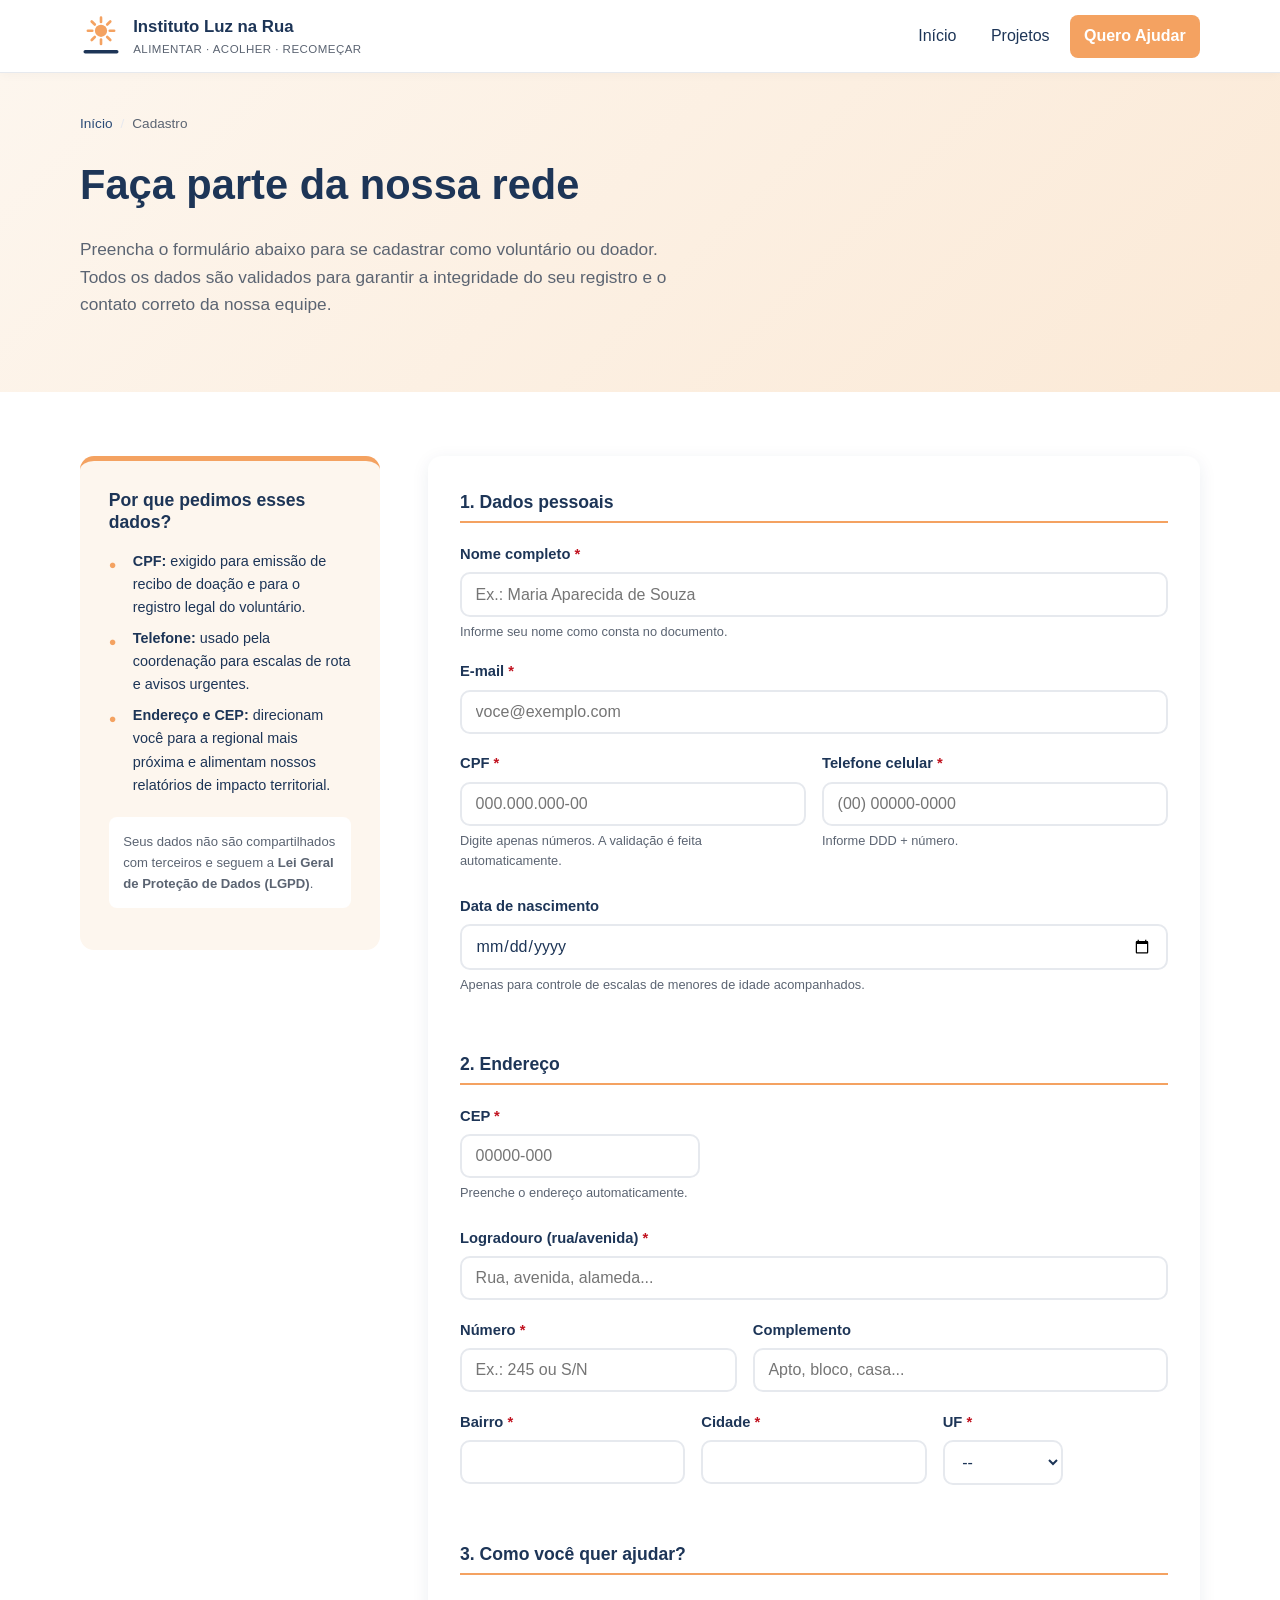
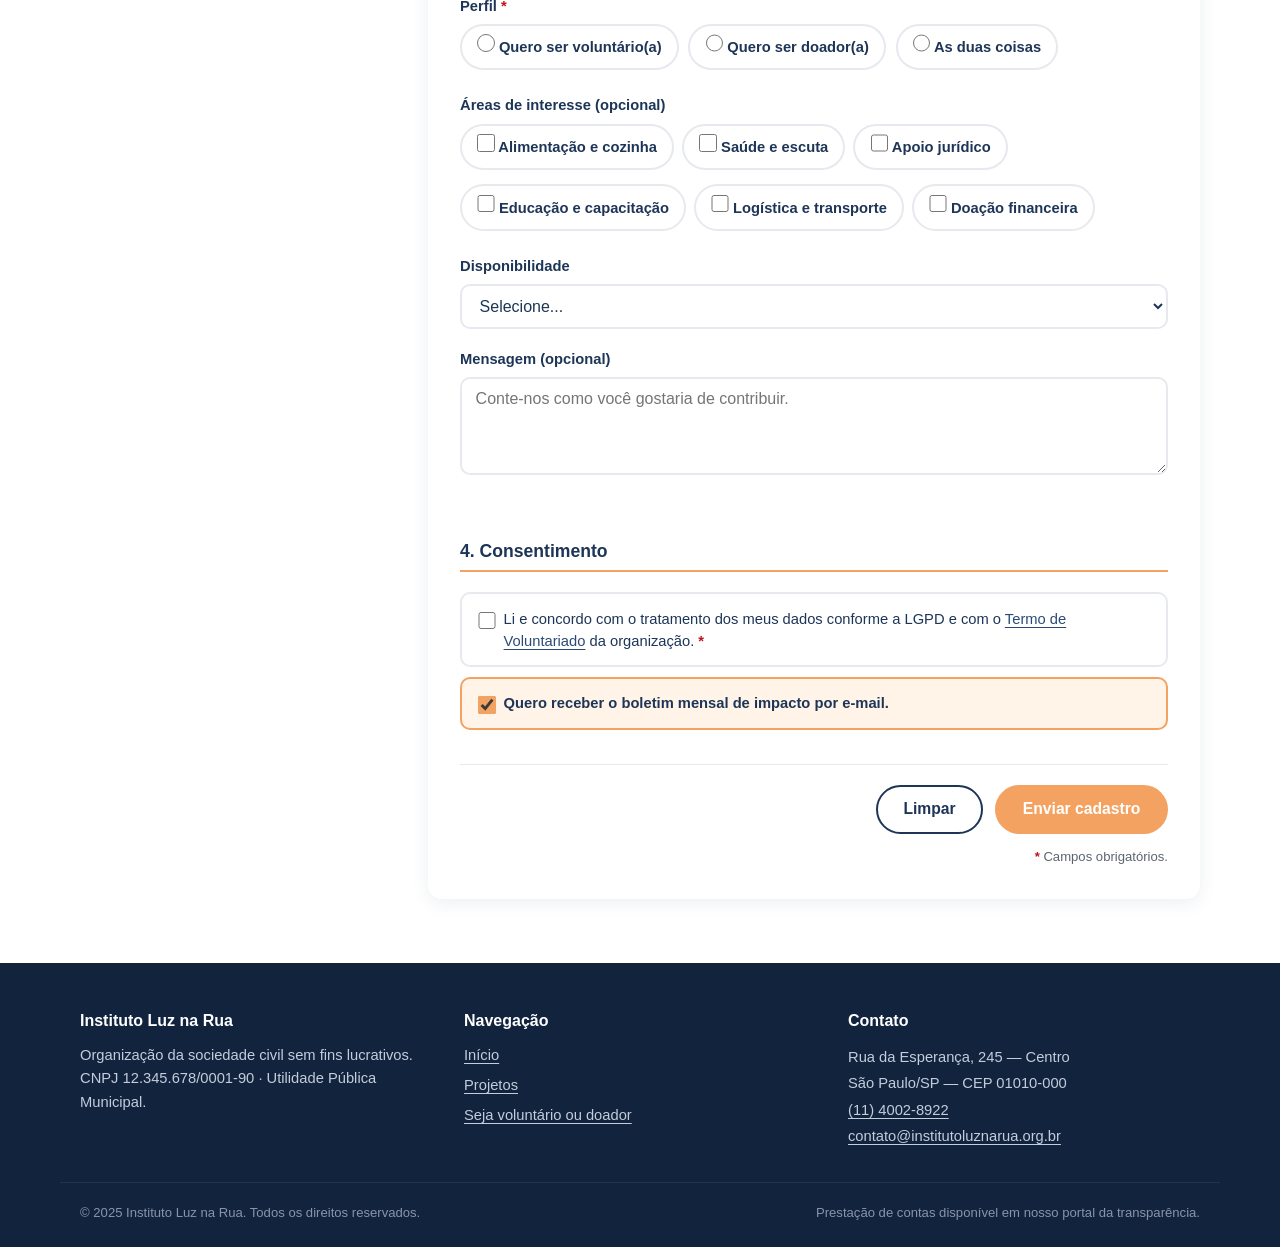
==== cadastro.html @ 0a5a3727 "Adicionando primeira versão para testes Criação de primeira versão do site da ONG para testes de vis" ====
<!DOCTYPE html>
<html lang="pt-BR">
<head>
  <meta charset="UTF-8">
  <meta name="viewport" content="width=device-width, initial-scale=1.0">

  <title>Cadastro de Voluntários e Doadores | Instituto Luz na Rua</title>
  <meta name="description" content="Cadastre-se como voluntário ou doador do Instituto Luz na Rua. Formulário com validação de CPF, telefone e CEP para garantir a integridade do seu registro.">
  <meta name="robots" content="index, follow">
  <link rel="canonical" href="https://www.institutoluznarua.org.br/cadastro.html">

  <link rel="icon" href="data:image/svg+xml,<svg xmlns='http://www.w3.org/2000/svg' viewBox='0 0 48 48'><circle cx='24' cy='20' r='10' fill='%23f4a261'/><path d='M6 42h36' stroke='%231d3557' stroke-width='4' stroke-linecap='round'/></svg>">
  <link rel="stylesheet" href="css/estilo.css">
</head>

<body>

  <a class="pular-navegacao" href="#conteudo-principal">Pular para o conteúdo principal</a>

  <header class="cabecalho">
    <div class="container cabecalho__interno">

      <a href="index.html" class="logo" aria-label="Instituto Luz na Rua — página inicial">
        <svg class="logo__icone" viewBox="0 0 48 48" width="42" height="42" aria-hidden="true" focusable="false">
          <circle cx="24" cy="18" r="7" fill="#f4a261"></circle>
          <g stroke="#f4a261" stroke-width="3" stroke-linecap="round">
            <path d="M24 3v5"></path><path d="M24 28v5"></path>
            <path d="M9 18h5"></path><path d="M34 18h5"></path>
            <path d="M13.4 7.4l3.5 3.5"></path><path d="M31.1 25.1l3.5 3.5"></path>
            <path d="M34.6 7.4l-3.5 3.5"></path><path d="M16.9 25.1l-3.5 3.5"></path>
          </g>
          <path d="M6 42h36" stroke="#1d3557" stroke-width="4" stroke-linecap="round"></path>
        </svg>
        <span class="logo__texto">
          <strong>Instituto Luz na Rua</strong>
          <small>Alimentar · Acolher · Recomeçar</small>
        </span>
      </a>

      <nav class="navegacao" aria-label="Navegação principal">
        <ul class="navegacao__lista">
          <li><a href="index.html">Início</a></li>
          <li><a href="projetos.html">Projetos</a></li>
          <li><a href="cadastro.html" class="navegacao__destaque" aria-current="page">Quero Ajudar</a></li>
        </ul>
      </nav>

    </div>
  </header>

  <main id="conteudo-principal">

    <section class="pagina-topo" aria-labelledby="titulo-pagina">
      <div class="container">
        <nav aria-label="Trilha de navegação" class="trilha">
          <ol>
            <li><a href="index.html">Início</a></li>
            <li aria-current="page">Cadastro</li>
          </ol>
        </nav>

        <h1 id="titulo-pagina">Faça parte da nossa rede</h1>
        <p class="pagina-topo__descricao">
          Preencha o formulário abaixo para se cadastrar como voluntário ou doador.
          Todos os dados são validados para garantir a integridade do seu registro
          e o contato correto da nossa equipe.
        </p>
      </div>
    </section>

    <section class="secao" aria-labelledby="titulo-formulario">
      <div class="container container--formulario">

        <!-- Resumo lateral -->
        <aside class="formulario__lateral" aria-labelledby="titulo-lateral">
          <h2 id="titulo-lateral">Por que pedimos esses dados?</h2>

          <ul class="lista-marcada">
            <li><strong>CPF:</strong> exigido para emissão de recibo de doação e para o
                registro legal do voluntário.</li>
            <li><strong>Telefone:</strong> usado pela coordenação para escalas de rota e
                avisos urgentes.</li>
            <li><strong>Endereço e CEP:</strong> direcionam você para a regional mais próxima
                e alimentam nossos relatórios de impacto territorial.</li>
          </ul>

          <p class="aviso-privacidade">
            Seus dados não são compartilhados com terceiros e seguem a
            <strong>Lei Geral de Proteção de Dados (LGPD)</strong>.
          </p>
        </aside>

        <!-- Formulário -->
        <div class="formulario__principal">
          <h2 id="titulo-formulario" class="sr-only">Formulário de cadastro</h2>

          <form id="form-cadastro" action="#" method="post" autocomplete="on">

            <!-- DADOS PESSOAIS -->
            <fieldset>
              <legend>1. Dados pessoais</legend>

              <div class="campo">
                <label for="nome">Nome completo <span class="obrigatorio" aria-hidden="true">*</span></label>
                <input
                  type="text"
                  id="nome"
                  name="nome"
                  required
                  minlength="3"
                  maxlength="80"
                  autocomplete="name"
                  placeholder="Ex.: Maria Aparecida de Souza"
                  aria-describedby="ajuda-nome">
                <small id="ajuda-nome" class="ajuda">Informe seu nome como consta no documento.</small>
              </div>

              <div class="campo">
                <label for="email">E-mail <span class="obrigatorio" aria-hidden="true">*</span></label>
                <input
                  type="email"
                  id="email"
                  name="email"
                  required
                  autocomplete="email"
                  placeholder="voce@exemplo.com">
              </div>

              <div class="campo-grupo">
                <div class="campo">
                  <label for="cpf">CPF <span class="obrigatorio" aria-hidden="true">*</span></label>
                  <input
                    type="text"
                    id="cpf"
                    name="cpf"
                    required
                    inputmode="numeric"
                    maxlength="14"
                    placeholder="000.000.000-00"
                    aria-describedby="erro-cpf ajuda-cpf">
                  <small id="ajuda-cpf" class="ajuda">Digite apenas números. A validação é feita automaticamente.</small>
                  <small id="erro-cpf" class="erro" role="alert" hidden></small>
                </div>

                <div class="campo">
                  <label for="telefone">Telefone celular <span class="obrigatorio" aria-hidden="true">*</span></label>
                  <input
                    type="tel"
                    id="telefone"
                    name="telefone"
                    required
                    inputmode="tel"
                    maxlength="15"
                    placeholder="(00) 00000-0000"
                    aria-describedby="erro-telefone ajuda-telefone">
                  <small id="ajuda-telefone" class="ajuda">Informe DDD + número.</small>
                  <small id="erro-telefone" class="erro" role="alert" hidden></small>
                </div>
              </div>

              <div class="campo">
                <label for="nascimento">Data de nascimento</label>
                <input
                  type="date"
                  id="nascimento"
                  name="nascimento"
                  max="2010-12-31"
                  autocomplete="bday">
                <small class="ajuda">Apenas para controle de escalas de menores de idade acompanhados.</small>
              </div>
            </fieldset>

            <!-- ENDEREÇO -->
            <fieldset>
              <legend>2. Endereço</legend>

              <div class="campo-grupo campo-grupo--cep">
                <div class="campo">
                  <label for="cep">CEP <span class="obrigatorio" aria-hidden="true">*</span></label>
                  <input
                    type="text"
                    id="cep"
                    name="cep"
                    required
                    inputmode="numeric"
                    maxlength="9"
                    placeholder="00000-000"
                    autocomplete="postal-code"
                    aria-describedby="erro-cep status-cep">
                  <small id="status-cep" class="ajuda">Preenche o endereço automaticamente.</small>
                  <small id="erro-cep" class="erro" role="alert" hidden></small>
                </div>
              </div>

              <div class="campo">
                <label for="logradouro">Logradouro (rua/avenida) <span class="obrigatorio" aria-hidden="true">*</span></label>
                <input
                  type="text"
                  id="logradouro"
                  name="logradouro"
                  required
                  maxlength="120"
                  autocomplete="address-line1"
                  placeholder="Rua, avenida, alameda...">
              </div>

              <div class="campo-grupo campo-grupo--numero">
                <div class="campo">
                  <label for="numero">Número <span class="obrigatorio" aria-hidden="true">*</span></label>
                  <input
                    type="text"
                    id="numero"
                    name="numero"
                    required
                    maxlength="10"
                    placeholder="Ex.: 245 ou S/N">
                </div>

                <div class="campo">
                  <label for="complemento">Complemento</label>
                  <input
                    type="text"
                    id="complemento"
                    name="complemento"
                    maxlength="60"
                    placeholder="Apto, bloco, casa...">
                </div>
              </div>

              <div class="campo-grupo">
                <div class="campo">
                  <label for="bairro">Bairro <span class="obrigatorio" aria-hidden="true">*</span></label>
                  <input
                    type="text"
                    id="bairro"
                    name="bairro"
                    required
                    maxlength="80"
                    autocomplete="address-line2">
                </div>

                <div class="campo">
                  <label for="cidade">Cidade <span class="obrigatorio" aria-hidden="true">*</span></label>
                  <input
                    type="text"
                    id="cidade"
                    name="cidade"
                    required
                    maxlength="80"
                    autocomplete="address-level2">
                </div>

                <div class="campo campo--uf">
                  <label for="uf">UF <span class="obrigatorio" aria-hidden="true">*</span></label>
                  <select id="uf" name="uf" required autocomplete="address-level1">
                    <option value="">--</option>
                    <option value="AC">AC</option><option value="AL">AL</option>
                    <option value="AP">AP</option><option value="AM">AM</option>
                    <option value="BA">BA</option><option value="CE">CE</option>
                    <option value="DF">DF</option><option value="ES">ES</option>
                    <option value="GO">GO</option><option value="MA">MA</option>
                    <option value="MT">MT</option><option value="MS">MS</option>
                    <option value="MG">MG</option><option value="PA">PA</option>
                    <option value="PB">PB</option><option value="PR">PR</option>
                    <option value="PE">PE</option><option value="PI">PI</option>
                    <option value="RJ">RJ</option><option value="RN">RN</option>
                    <option value="RS">RS</option><option value="RO">RO</option>
                    <option value="RR">RR</option><option value="SC">SC</option>
                    <option value="SP">SP</option><option value="SE">SE</option>
                    <option value="TO">TO</option>
                  </select>
                </div>
              </div>
            </fieldset>

            <!-- PERFIL DE ENGAJAMENTO -->
            <fieldset>
              <legend>3. Como você quer ajudar?</legend>

              <div class="campo">
                <span class="rotulo-grupo" id="rotulo-perfil">Perfil <span class="obrigatorio" aria-hidden="true">*</span></span>
                <div class="opcoes" role="radiogroup" aria-labelledby="rotulo-perfil">
                  <label class="opcao">
                    <input type="radio" name="perfil" value="voluntario" required>
                    <span>Quero ser voluntário(a)</span>
                  </label>
                  <label class="opcao">
                    <input type="radio" name="perfil" value="doador">
                    <span>Quero ser doador(a)</span>
                  </label>
                  <label class="opcao">
                    <input type="radio" name="perfil" value="ambos">
                    <span>As duas coisas</span>
                  </label>
                </div>
              </div>

              <div class="campo">
                <span class="rotulo-grupo">Áreas de interesse (opcional)</span>
                <div class="opcoes opcoes--checks">
                  <label class="opcao"><input type="checkbox" name="area" value="alimentacao"> <span>Alimentação e cozinha</span></label>
                  <label class="opcao"><input type="checkbox" name="area" value="saude"> <span>Saúde e escuta</span></label>
                  <label class="opcao"><input type="checkbox" name="area" value="juridico"> <span>Apoio jurídico</span></label>
                  <label class="opcao"><input type="checkbox" name="area" value="educacao"> <span>Educação e capacitação</span></label>
                  <label class="opcao"><input type="checkbox" name="area" value="logistica"> <span>Logística e transporte</span></label>
                  <label class="opcao"><input type="checkbox" name="area" value="doacao"> <span>Doação financeira</span></label>
                </div>
              </div>

              <div class="campo">
                <label for="disponibilidade">Disponibilidade</label>
                <select id="disponibilidade" name="disponibilidade">
                  <option value="">Selecione...</option>
                  <option value="noite">Noites (rota de distribuição)</option>
                  <option value="manha">Manhãs (cozinha e mutirões)</option>
                  <option value="tarde">Tardes (oficinas e cursos)</option>
                  <option value="fds">Fins de semana</option>
                  <option value="remoto">Remoto (apoio administrativo)</option>
                </select>
              </div>

              <div class="campo">
                <label for="mensagem">Mensagem (opcional)</label>
                <textarea
                  id="mensagem"
                  name="mensagem"
                  rows="4"
                  maxlength="500"
                  placeholder="Conte-nos como você gostaria de contribuir."></textarea>
              </div>
            </fieldset>

            <!-- CONSENTIMENTO -->
            <fieldset>
              <legend>4. Consentimento</legend>

              <label class="opcao opcao--termo">
                <input type="checkbox" id="aceite" name="aceite" required>
                <span>
                  Li e concordo com o tratamento dos meus dados conforme a LGPD
                  e com o <a href="#">Termo de Voluntariado</a> da organização.
                  <span class="obrigatorio" aria-hidden="true">*</span>
                </span>
              </label>

              <label class="opcao opcao--termo">
                <input type="checkbox" id="newsletter" name="newsletter" checked>
                <span>Quero receber o boletim mensal de impacto por e-mail.</span>
              </label>
            </fieldset>

            <!-- AÇÕES -->
            <div class="formulario__acoes">
              <button type="reset" class="botao botao--contorno">Limpar</button>
              <button type="submit" class="botao botao--primario">Enviar cadastro</button>
            </div>

            <p class="formulario__legenda">
              <span class="obrigatorio" aria-hidden="true">*</span> Campos obrigatórios.
            </p>
          </form>

          <!-- Mensagem de sucesso (oculta até o envio válido) -->
          <div id="mensagem-sucesso" class="mensagem-sucesso" role="status" hidden>
            <h2>Cadastro enviado com sucesso! 🎉</h2>
            <p>
              Recebemos seus dados. Nossa equipe entrará em contato em até 2 dias úteis
              pelo telefone ou e-mail informado.
            </p>
            <p><a href="projetos.html" class="link-seta">Conheça nossos projetos enquanto isso</a></p>
          </div>
        </div>

      </div>
    </section>

  </main>

  <footer class="rodape">
    <div class="container rodape__grade">

      <section class="rodape__coluna" aria-labelledby="rodape-instituto3">
        <h2 id="rodape-instituto3" class="rodape__titulo">Instituto Luz na Rua</h2>
        <p>
          Organização da sociedade civil sem fins lucrativos.<br>
          CNPJ 12.345.678/0001-90 · Utilidade Pública Municipal.
        </p>
      </section>

      <nav class="rodape__coluna" aria-labelledby="rodape-navegacao3">
        <h2 id="rodape-navegacao3" class="rodape__titulo">Navegação</h2>
        <ul class="rodape__lista">
          <li><a href="index.html">Início</a></li>
          <li><a href="projetos.html">Projetos</a></li>
          <li><a href="cadastro.html">Seja voluntário ou doador</a></li>
        </ul>
      </nav>

      <section class="rodape__coluna" aria-labelledby="rodape-contato3">
        <h2 id="rodape-contato3" class="rodape__titulo">Contato</h2>
        <address class="rodape__endereco">
          Rua da Esperança, 245 — Centro<br>
          São Paulo/SP — CEP 01010-000<br>
          <a href="tel:+551140028922">(11) 4002-8922</a><br>
          <a href="mailto:contato@institutoluznarua.org.br">contato@institutoluznarua.org.br</a>
        </address>
      </section>

    </div>

    <div class="container rodape__base">
      <p>&copy; 2025 Instituto Luz na Rua. Todos os direitos reservados.</p>
      <p>Prestação de contas disponível em nosso portal da transparência.</p>
    </div>
  </footer>

  <script src="js/script.js"></script>
</body>
</html>
---- css/estilo.css ----
/* ============================================================
   INSTITUTO LUZ NA RUA — Folha de estilos principal
   ============================================================ */

:root {
  --azul: #1d3557;
  --azul-claro: #2a4a76;
  --laranja: #f4a261;
  --laranja-escuro: #e07a3f;
  --bege: #fdf6ee;
  --branco: #ffffff;
  --cinza: #5b6472;
  --cinza-claro: #e6e9ee;
  --verde: #2a9d8f;
  --verde-claro: #e6f4f1;
  --vermelho: #c1121f;
  --sombra: 0 4px 18px rgba(29, 53, 87, 0.08);
  --raio: 14px;
  --max: 1160px;
}

/* ---------- Reset básico ---------- */
*, *::before, *::after { box-sizing: border-box; }

html { scroll-behavior: smooth; }

body {
  margin: 0;
  font-family: 'Segoe UI', Roboto, 'Helvetica Neue', Arial, sans-serif;
  font-size: 1rem;
  line-height: 1.6;
  color: var(--azul);
  background-color: var(--branco);
  -webkit-font-smoothing: antialiased;
}

img, svg { max-width: 100%; display: block; }

h1, h2, h3 { line-height: 1.25; margin: 0 0 .6em; color: var(--azul); }
h1 { font-size: clamp(1.75rem, 3.5vw, 2.6rem); }
h2 { font-size: clamp(1.4rem, 2.6vw, 2rem); }
h3 { font-size: 1.15rem; }
p  { margin: 0 0 1em; }

a { color: var(--azul-claro); text-decoration: underline; text-underline-offset: 3px; }
a:hover { color: var(--laranja-escuro); }

ul, ol { padding-left: 1.2rem; }

/* ---------- Acessibilidade ---------- */
.sr-only {
  position: absolute; width: 1px; height: 1px;
  padding: 0; margin: -1px; overflow: hidden;
  clip: rect(0,0,0,0); white-space: nowrap; border: 0;
}

.pular-navegacao {
  position: absolute; top: -100px; left: 0;
  background: var(--azul); color: var(--branco);
  padding: .8rem 1.2rem; z-index: 999; text-decoration: none;
  border-radius: 0 0 var(--raio) 0;
}
.pular-navegacao:focus { top: 0; color: var(--branco); }

:focus-visible {
  outline: 3px solid var(--laranja);
  outline-offset: 2px;
  border-radius: 4px;
}

/* ---------- Layout ---------- */
.container {
  width: 100%;
  max-width: var(--max);
  margin-inline: auto;
  padding-inline: 1.25rem;
}

.secao { padding: 4rem 0; }
.secao--alt { background: var(--bege); }

.secao__cabecalho { max-width: 720px; margin: 0 auto 2.5rem; text-align: center; }
.secao__subtitulo { color: var(--cinza); font-size: 1.05rem; }

.secao__grade {
  display: grid;
  grid-template-columns: 2fr 1fr;
  gap: 3rem;
  align-items: start;
}

/* ---------- Cabeçalho ---------- */
.cabecalho {
  background: var(--branco);
  border-bottom: 1px solid var(--cinza-claro);
  position: sticky; top: 0; z-index: 100;
  box-shadow: 0 2px 10px rgba(0,0,0,.03);
}
.cabecalho__interno {
  display: flex; align-items: center; justify-content: space-between;
  gap: 1.5rem; padding-block: .85rem;
}

.logo { display: flex; align-items: center; gap: .7rem; text-decoration: none; }
.logo__texto strong { display: block; font-size: 1.05rem; color: var(--azul); }
.logo__texto small { display: block; font-size: .72rem; color: var(--cinza); letter-spacing: .04em; text-transform: uppercase; }

.navegacao__lista {
  display: flex; gap: .35rem; list-style: none; margin: 0; padding: 0;
}
.navegacao__lista a {
  display: inline-block; padding: .55rem .9rem;
  text-decoration: none; color: var(--azul);
  border-radius: 8px; font-weight: 500;
  transition: background .15s, color .15s;
}
.navegacao__lista a:hover { background: var(--bege); color: var(--laranja-escuro); }
.navegacao__lista a[aria-current="page"] { background: var(--bege); font-weight: 700; }
.navegacao__destaque {
  background: var(--laranja) !important;
  color: var(--branco) !important;
  font-weight: 700 !important;
}
.navegacao__destaque:hover { background: var(--laranja-escuro) !important; }

/* ---------- Botões ---------- */
.botao {
  display: inline-block; padding: .85rem 1.6rem;
  border-radius: 50px; font-weight: 700;
  text-decoration: none; border: 2px solid transparent;
  cursor: pointer; font-size: .98rem; font-family: inherit;
  transition: transform .12s, background .15s, color .15s, border-color .15s;
  text-align: center;
}
.botao:hover { transform: translateY(-2px); }

.botao--primario { background: var(--laranja); color: var(--branco); }
.botao--primario:hover { background: var(--laranja-escuro); color: var(--branco); }

.botao--contorno { background: transparent; color: var(--azul); border-color: var(--azul); }
.botao--contorno:hover { background: var(--azul); color: var(--branco); }

.botao--claro { background: var(--branco); color: var(--azul); }
.botao--claro:hover { background: var(--bege); color: var(--azul); }

/* ---------- Hero ---------- */
.hero {
  background: linear-gradient(135deg, var(--bege) 0%, #fbe9d6 100%);
  padding: 4rem 0;
}
.hero__interno {
  display: grid; grid-template-columns: 1.15fr .85fr;
  gap: 3rem; align-items: center;
}
.etiqueta {
  display: inline-block; font-size: .78rem; font-weight: 700;
  text-transform: uppercase; letter-spacing: .1em;
  color: var(--laranja-escuro); margin-bottom: 1rem;
}
.hero__descricao { font-size: 1.1rem; color: var(--cinza); max-width: 55ch; }
.hero__acoes { display: flex; flex-wrap: wrap; gap: .8rem; margin: 1.75rem 0 2.5rem; }

.hero__indicadores {
  display: grid; grid-template-columns: repeat(3, 1fr);
  gap: 1rem; margin: 0;
}
.hero__indicadores > div {
  border-left: 3px solid var(--laranja);
  padding-left: .9rem;
}
.hero__indicadores dt { font-size: .8rem; color: var(--cinza); }
.hero__indicadores dd {
  margin: .15rem 0 0; font-size: 1.5rem; font-weight: 800;
  color: var(--azul);
}

.hero__figura { margin: 0; }
.hero__ilustracao {
  background: var(--branco);
  border-radius: var(--raio);
  box-shadow: var(--sombra);
  aspect-ratio: 4/3;
  display: flex; align-items: center; justify-content: center;
  flex-wrap: wrap; gap: 1rem; padding: 2rem;
  font-size: 3.2rem;
}
.hero__figura figcaption {
  font-size: .85rem; color: var(--cinza); text-align: center;
  margin-top: .75rem; font-style: italic;
}

/* ---------- Cartões ---------- */
.grade-cartoes {
  display: grid; grid-template-columns: repeat(3, 1fr); gap: 1.5rem;
}
.grade-cartoes--tres { grid-template-columns: repeat(3, 1fr); }

.cartao {
  background: var(--branco);
  border-radius: var(--raio);
  padding: 1.8rem;
  box-shadow: var(--sombra);
  display: flex; flex-direction: column;
  transition: transform .15s;
}
.cartao:hover { transform: translateY(-4px); }
.cartao__icone { font-size: 2rem; margin-bottom: .6rem; }
.cartao__lista { list-style: none; padding: 0; margin: 0 0 1.25rem; }
.cartao__lista li {
  padding-left: 1.3rem; position: relative;
  font-size: .92rem; color: var(--cinza); margin-bottom: .3rem;
}
.cartao__lista li::before {
  content: "✓"; position: absolute; left: 0;
  color: var(--verde); font-weight: 700;
}
.cartao .link-seta { margin-top: auto; }

.cartao--acao { text-align: center; align-items: center; }
.cartao--acao .botao { margin-top: auto; }

.cartao--numero {
  background: var(--branco); text-align: center;
  padding: 2rem 1.2rem;
}
.cartao__numero {
  display: block; font-size: 2.2rem; font-weight: 800;
  color: var(--laranja-escuro); line-height: 1;
}
.cartao--numero p { margin: .5rem 0 0; color: var(--cinza); font-size: .95rem; }

.link-seta {
  font-weight: 700; text-decoration: none; color: var(--azul-claro);
  display: inline-flex; align-items: center; gap: .35rem;
}
.link-seta::after { content: "→"; transition: transform .15s; }
.link-seta:hover::after { transform: translateX(4px); }

/* ---------- Texto corrido / citação ---------- */
.texto-corrido p { color: #35405a; }

.citacao {
  border-left: 4px solid var(--laranja);
  padding: .4rem 0 .4rem 1.2rem;
  margin: 2rem 0;
  font-style: italic; color: var(--azul-claro);
}
.citacao footer { font-size: .9rem; font-style: normal; color: var(--cinza); margin-top: .5rem; }

.cartao-lateral {
  background: var(--bege);
  border-radius: var(--raio);
  padding: 1.8rem;
  border-top: 5px solid var(--laranja);
}
.cartao-lateral h3:not(:first-child) { margin-top: 1.6rem; }

.lista-marcada { list-style: none; padding: 0; }
.lista-marcada li {
  padding-left: 1.5rem; position: relative; margin-bottom: .5rem;
}
.lista-marcada li::before {
  content: "●"; position: absolute; left: 0;
  color: var(--laranja); font-size: .8rem; top: .3rem;
}

.lista-numerada li { margin-bottom: .5rem; }

/* ---------- Chamada final ---------- */
.chamada-final {
  background: var(--azul); color: var(--branco);
  padding: 3.5rem 0; text-align: center;
}
.chamada-final h2 { color: var(--branco); }
.chamada-final p { color: #cfd9e8; max-width: 55ch; margin-inline: auto; }
.chamada-final .botao { margin-top: 1rem; }

/* ---------- Rodapé ---------- */
.rodape {
  background: #12233d; color: #c3cddc;
  padding: 3rem 0 1.5rem; font-size: .92rem;
}
.rodape a { color: #c3cddc; }
.rodape a:hover { color: var(--laranja); }
.rodape__grade {
  display: grid; grid-template-columns: repeat(3, 1fr);
  gap: 2rem; margin-bottom: 2rem;
}
.rodape__titulo { color: var(--branco); font-size: 1rem; margin-bottom: .8rem; }
.rodape__lista { list-style: none; padding: 0; margin: 0; }
.rodape__lista li { margin-bottom: .4rem; }
.rodape__endereco { font-style: normal; line-height: 1.8; }
.rodape__base {
  border-top: 1px solid #22334f; padding-top: 1.2rem;
  display: flex; justify-content: space-between; flex-wrap: wrap;
  gap: .5rem; font-size: .82rem; color: #8795ab;
}
.rodape__base p { margin: 0; }

/* ============================================================
   PÁGINA DE PROJETOS
   ============================================================ */

.pagina-topo {
  background: linear-gradient(135deg, var(--bege), #fbe9d6);
  padding: 2.5rem 0 3.5rem;
}
.pagina-topo__descricao { max-width: 65ch; color: var(--cinza); font-size: 1.08rem; }

.trilha ol {
  list-style: none; padding: 0; margin: 0 0 1.5rem;
  display: flex; gap: .5rem; font-size: .85rem; color: var(--cinza);
}
.trilha li + li::before { content: "/"; margin-right: .5rem; color: var(--cinza-claro); }
.trilha a { text-decoration: none; }

.indice { background: var(--branco); border-bottom: 1px solid var(--cinza-claro); position: sticky; top: 68px; z-index: 50; }
.indice__interno {
  display: flex; align-items: center; gap: 1rem;
  padding-block: .85rem; flex-wrap: wrap;
}
.indice__rotulo { font-size: .8rem; text-transform: uppercase; letter-spacing: .08em; color: var(--cinza); }
.indice ul { list-style: none; padding: 0; margin: 0; display: flex; gap: .5rem; flex-wrap: wrap; }
.indice a {
  display: inline-block; padding: .35rem .85rem;
  background: var(--bege); border-radius: 50px;
  text-decoration: none; font-size: .9rem; color: var(--azul); font-weight: 600;
}
.indice a:hover { background: var(--laranja); color: var(--branco); }

.projeto { padding: 4rem 0; }
.projeto--alt { background: var(--bege); }

.projeto__grade {
  display: grid; grid-template-columns: 1fr 1.4fr;
  gap: 3rem; align-items: center;
}
.projeto__grade--invertido { grid-template-columns: 1.4fr 1fr; }

.projeto__midia { margin: 0; }
.projeto__ilustracao {
  border-radius: var(--raio); aspect-ratio: 4/3;
  display: flex; align-items: center; justify-content: center;
  font-size: 5rem; box-shadow: var(--sombra);
}
.projeto__ilustracao--laranja { background: linear-gradient(135deg, #ffe9d2, #fbd0a0); }
.projeto__ilustracao--verde   { background: linear-gradient(135deg, #d9f0eb, #a9dfd4); }
.projeto__ilustracao--azul    { background: linear-gradient(135deg, #d6e2f2, #a9c2e2); }

.projeto__legenda {
  font-size: .82rem; color: var(--cinza);
  margin-top: .75rem; font-style: italic; text-align: center;
}

.projeto__conteudo h2 { margin-bottom: .4em; }
.projeto__conteudo p { color: #35405a; }

.projeto__numeros {
  display: grid; grid-template-columns: repeat(3, 1fr);
  gap: 1rem; margin: 1.75rem 0 0;
  border-top: 1px solid var(--cinza-claro); padding-top: 1.25rem;
}
.projeto__numeros dt { font-size: .78rem; color: var(--cinza); text-transform: uppercase; letter-spacing: .04em; }
.projeto__numeros dd { margin: .2rem 0 0; font-size: 1.4rem; font-weight: 800; color: var(--laranja-escuro); }

.grade-cursos { display: flex; flex-wrap: wrap; gap: .5rem; margin: 1rem 0 1.5rem; }
.chip {
  background: var(--azul); color: var(--branco);
  padding: .35rem .9rem; border-radius: 50px; font-size: .85rem; font-weight: 600;
}

/* ============================================================
   PÁGINA DE CADASTRO — Formulário
   ============================================================ */

.container--formulario {
  display: grid;
  grid-template-columns: 300px 1fr;
  gap: 3rem;
  align-items: start;
}

.formulario__lateral {
  background: var(--bege);
  border-radius: var(--raio);
  padding: 1.8rem;
  border-top: 5px solid var(--laranja);
  position: sticky;
  top: 90px;
}
.formulario__lateral h2 { font-size: 1.1rem; }
.formulario__lateral .lista-marcada li { font-size: .9rem; }

.aviso-privacidade {
  font-size: .82rem; color: var(--cinza);
  background: var(--branco); padding: .9rem;
  border-radius: 8px; margin-top: 1.25rem;
}

.formulario__principal {
  background: var(--branco);
  border-radius: var(--raio);
  padding: 2rem;
  box-shadow: var(--sombra);
}

fieldset {
  border: 0;
  padding: 0;
  margin: 0 0 2.25rem;
}
fieldset:last-of-type { margin-bottom: 1.5rem; }

legend {
  font-size: 1.1rem;
  font-weight: 800;
  color: var(--azul);
  padding: 0 0 .3rem;
  margin-bottom: 1.25rem;
  border-bottom: 2px solid var(--laranja);
  display: block;
  width: 100%;
}

.campo { margin-bottom: 1.15rem; }
.campo-grupo {
  display: grid;
  grid-template-columns: repeat(auto-fit, minmax(180px, 1fr));
  gap: 1rem;
}
.campo-grupo--cep { grid-template-columns: 1fr; max-width: 240px; }
.campo-grupo--numero { grid-template-columns: 2fr 3fr; }
.campo--uf { max-width: 120px; }

.campo label,
.rotulo-grupo {
  display: block;
  font-weight: 600;
  font-size: .92rem;
  color: var(--azul);
  margin-bottom: .35rem;
}

.obrigatorio { color: var(--vermelho); font-weight: 700; }

.campo input,
.campo select,
.campo textarea {
  width: 100%;
  font-family: inherit;
  font-size: 1rem;
  color: var(--azul);
  padding: .7rem .85rem;
  border: 2px solid var(--cinza-claro);
  border-radius: 10px;
  background: var(--branco);
  transition: border-color .15s, box-shadow .15s;
}

.campo input:focus,
.campo select:focus,
.campo textarea:focus {
  outline: none;
  border-color: var(--laranja);
  box-shadow: 0 0 0 4px rgba(244, 162, 97, .18);
}

.campo textarea { resize: vertical; min-height: 90px; }

.ajuda {
  display: block;
  font-size: .8rem;
  color: var(--cinza);
  margin-top: .3rem;
}

.erro {
  display: block;
  font-size: .82rem;
  color: var(--vermelho);
  font-weight: 600;
  margin-top: .3rem;
}

/* Estados de validação nativa */
.campo input:user-invalid,
.campo select:user-invalid,
.campo textarea:user-invalid {
  border-color: var(--vermelho);
  background-color: #fff5f5;
}

.campo input:user-valid:not(:placeholder-shown) {
  border-color: var(--verde);
}

/* Radio / Checkbox customizados */
.opcoes { display: flex; flex-wrap: wrap; gap: .6rem; }
.opcoes--checks { gap: .5rem; }

.opcao {
  display: inline-flex;
  align-items: center;
  gap: .5rem;
  padding: .55rem .95rem;
  border: 2px solid var(--cinza-claro);
  border-radius: 50px;
  cursor: pointer;
  font-size: .92rem;
  font-weight: 500;
  transition: border-color .15s, background .15s;
  background: var(--branco);
}
.opcao:hover { border-color: var(--laranja); }
.opcao input { accent-color: var(--laranja); width: 1.1rem; height: 1.1rem; margin: 0; }
.opcao:has(input:checked) {
  border-color: var(--laranja);
  background: #fff4e7;
  font-weight: 700;
}

.opcao--termo {
  border-radius: 10px;
  width: 100%;
  padding: .85rem 1rem;
  align-items: flex-start;
  margin-bottom: .6rem;
  line-height: 1.5;
}
.opcao--termo input { margin-top: .25rem; flex-shrink: 0; }

/* Ações do formulário */
.formulario__acoes {
  display: flex; gap: .75rem; justify-content: flex-end;
  flex-wrap: wrap; padding-top: 1.25rem;
  border-top: 1px solid var(--cinza-claro);
}

.formulario__legenda {
  font-size: .82rem; color: var(--cinza); text-align: right;
  margin: .75rem 0 0;
}

/* Mensagem de sucesso */
.mensagem-sucesso {
  background: var(--verde-claro);
  border-left: 5px solid var(--verde);
  padding: 1.75rem;
  border-radius: var(--raio);
  margin-top: 1.5rem;
}
.mensagem-sucesso h2 { color: var(--verde); }

/* ---------- Responsividade ---------- */
@media (max-width: 960px) {
  .hero__interno,
  .secao__grade,
  .projeto__grade,
  .projeto__grade--invertido,
  .container--formulario,
  .grade-cartoes,
  .grade-cartoes--tres,
  .rodape__grade {
    grid-template-columns: 1fr;
  }

  .hero__indicadores { grid-template-columns: repeat(3, 1fr); }
  .projeto__grade--invertido .projeto__midia { order: -1; }
  .formulario__lateral { position: static; }
  .indice { position: static; }
}

@media (max-width: 620px) {
  .cabecalho__interno { flex-direction: column; gap: .75rem; }
  .hero__indicadores { grid-template-columns: 1fr; }
  .projeto__numeros { grid-template-columns: 1fr; gap: .75rem; }
  .campo-grupo--numero { grid-template-columns: 1fr; }
  .rodape__base { flex-direction: column; }
  .formulario__acoes { flex-direction: column-reverse; }
  .formulario__acoes .botao { width: 100%; }
}
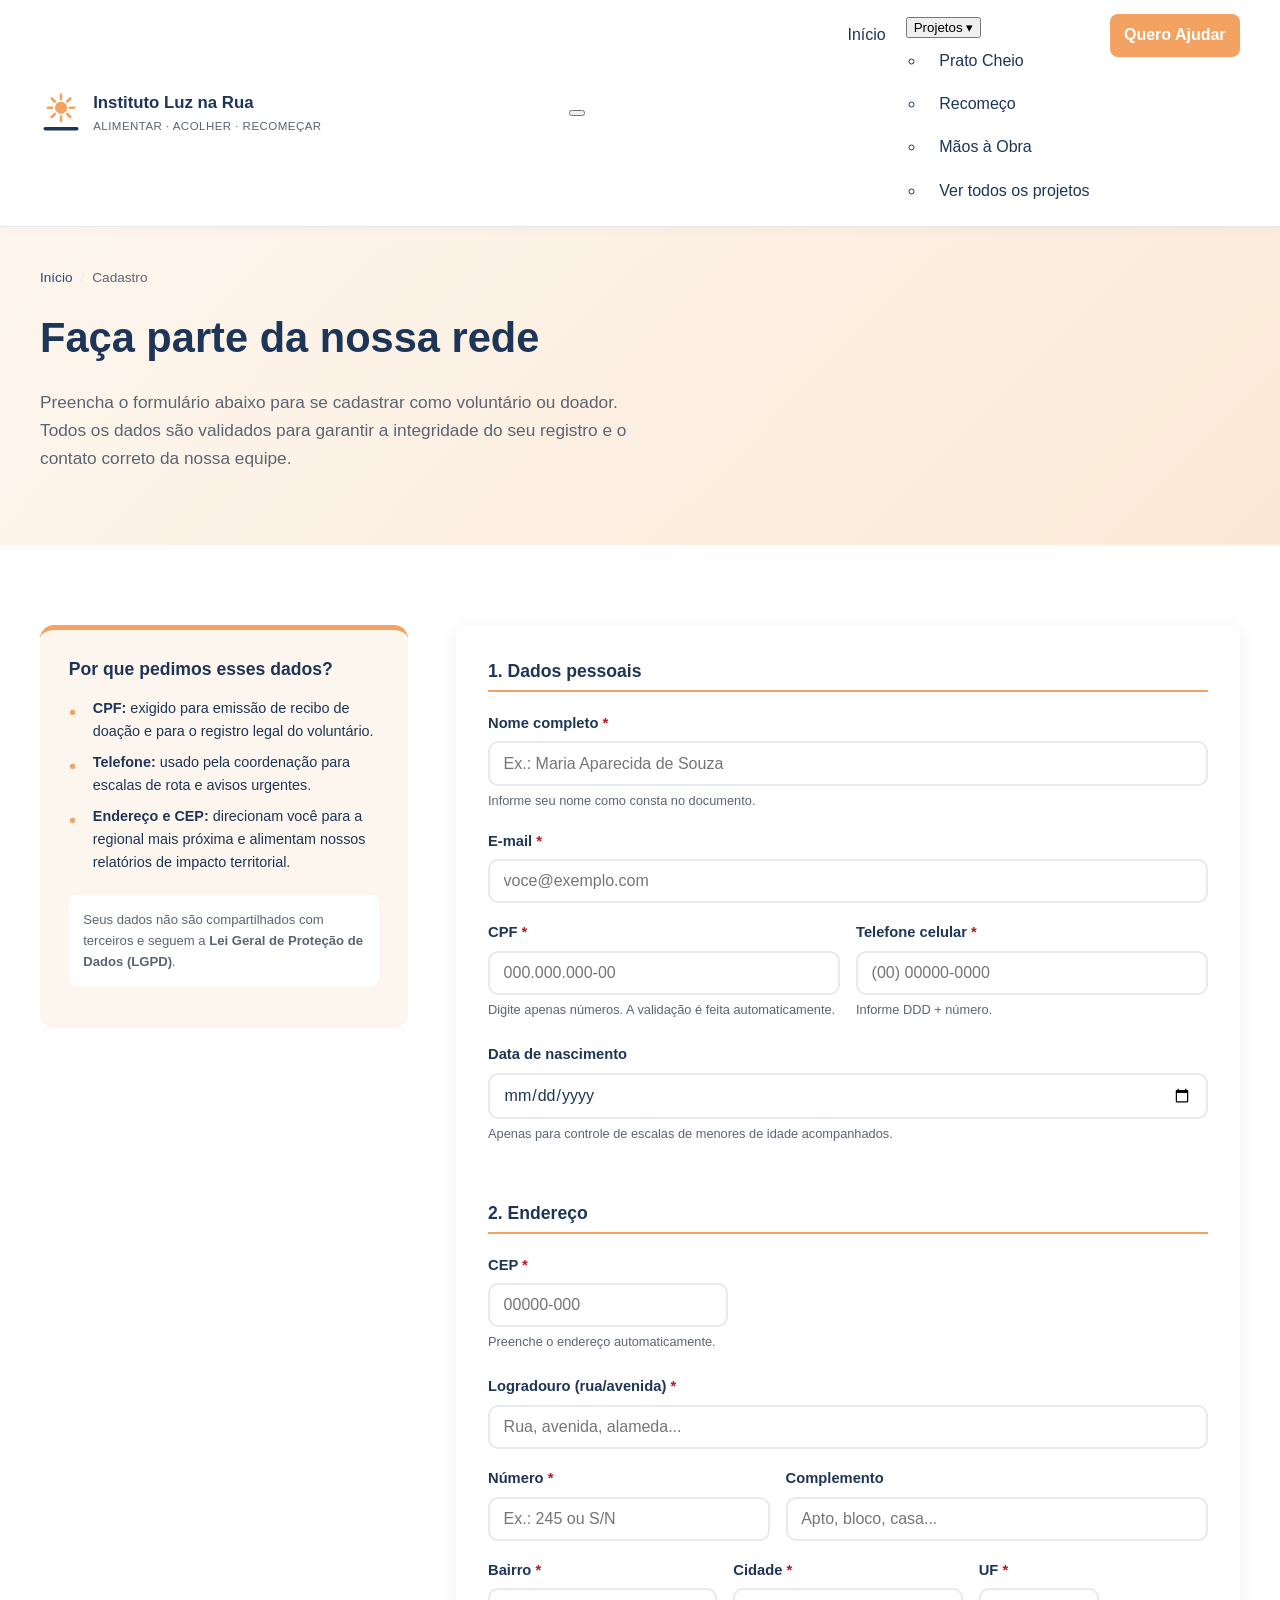
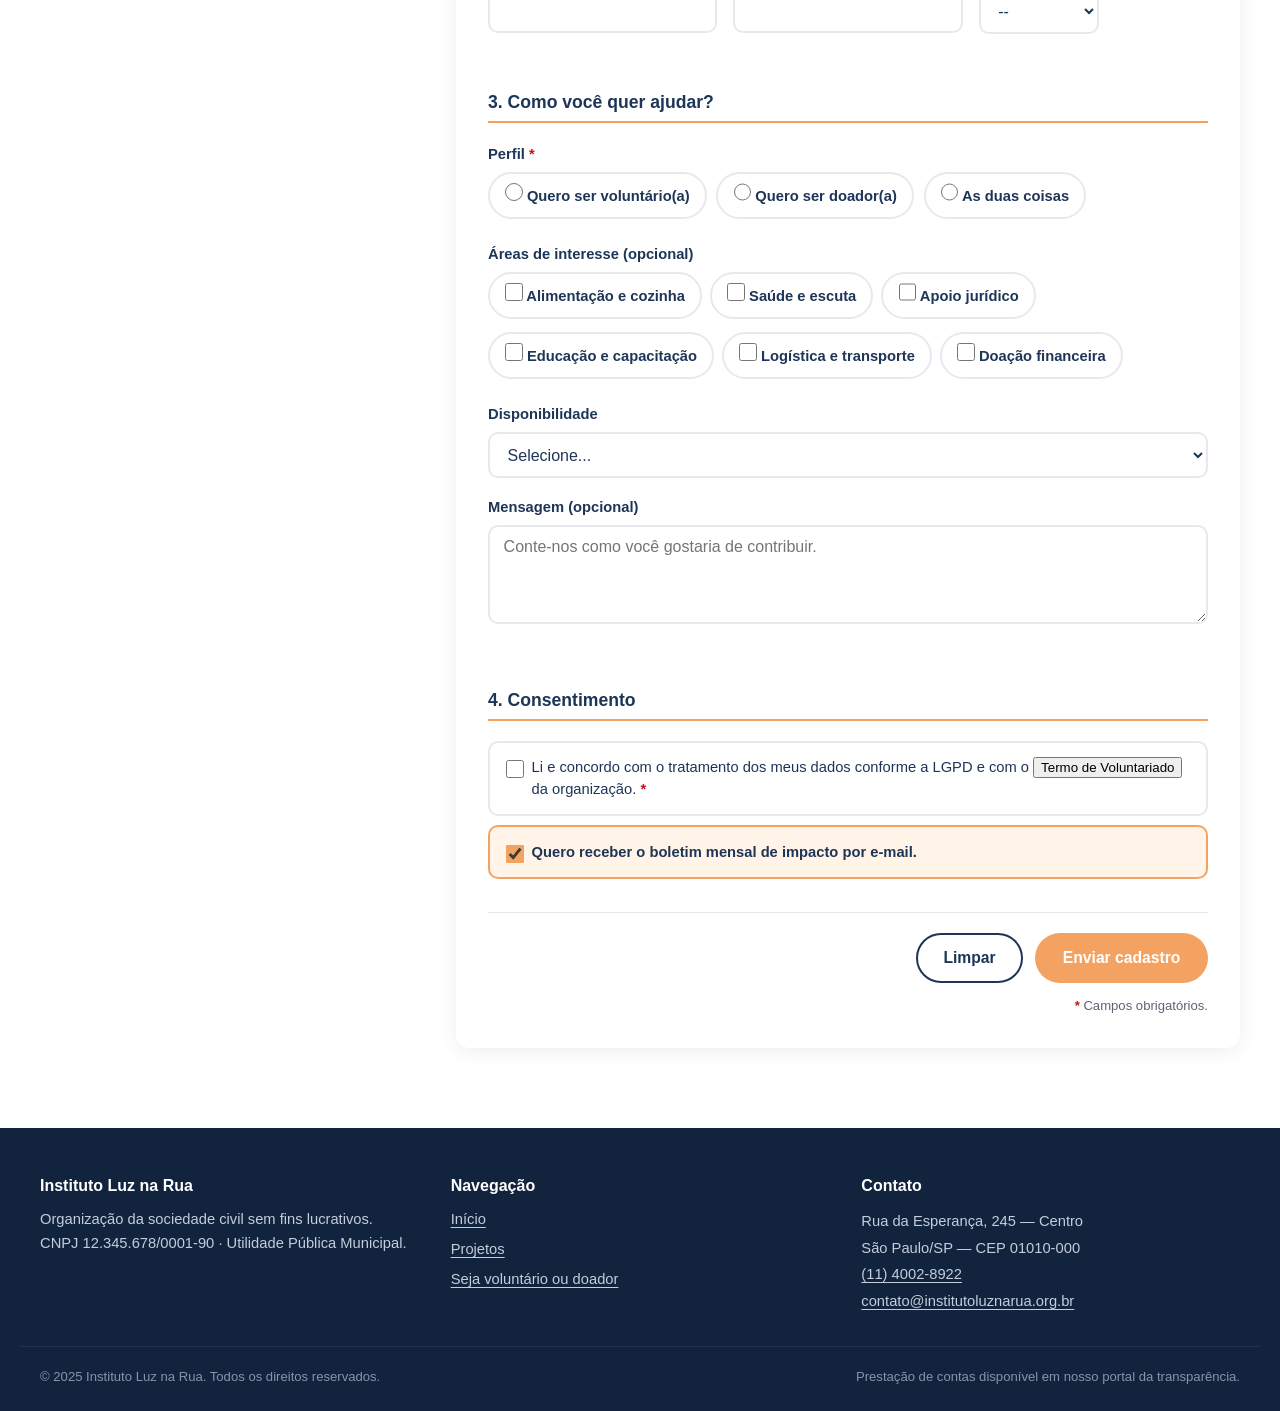
==== commit 5036fd8e: "dropdown - hamburguer add Atualização para podr fazer dropdown, hamburguer entre outras melhorias pa" ====
--- a/cadastro.html
+++ b/cadastro.html
@@ -9,7 +9,7 @@
   <meta name="robots" content="index, follow">
   <link rel="canonical" href="https://www.institutoluznarua.org.br/cadastro.html">
 
-  <link rel="icon" href="data:image/svg+xml,<svg xmlns='http://www.w3.org/2000/svg' viewBox='0 0 48 48'><circle cx='24' cy='20' r='10' fill='%23f4a261'/><path d='M6 42h36' stroke='%231d3557' stroke-width='4' stroke-linecap='round'/></svg>">
+  <link rel="icon" href="data:image/svg+xml,%3Csvg xmlns='http://www.w3.org/2000/svg' viewBox='0 0 48 48'%3E%3Ccircle cx='24' cy='20' r='10' fill='%23f4a261'/%3E%3Cpath d='M6 42h36' stroke='%231d3557' stroke-width='4' stroke-linecap='round'/%3E%3C/svg%3E">
   <link rel="stylesheet" href="css/estilo.css">
 </head>
 
@@ -37,10 +37,35 @@
         </span>
       </a>
 
-      <nav class="navegacao" aria-label="Navegação principal">
+      <!-- Botão hambúrguer (visível apenas em telas pequenas) -->
+      <button class="menu-toggle" type="button"
+              aria-expanded="false"
+              aria-controls="menu-principal"
+              aria-label="Abrir menu de navegação">
+        <span class="menu-toggle__barra"></span>
+        <span class="menu-toggle__barra"></span>
+        <span class="menu-toggle__barra"></span>
+      </button>
+
+      <nav id="menu-principal" class="navegacao" aria-label="Navegação principal">
         <ul class="navegacao__lista">
           <li><a href="index.html">Início</a></li>
-          <li><a href="projetos.html">Projetos</a></li>
+
+          <!-- Item com dropdown -->
+          <li class="tem-submenu">
+            <button class="navegacao__botao" type="button"
+                    aria-expanded="false"
+                    aria-haspopup="true">
+              Projetos <span aria-hidden="true">▾</span>
+            </button>
+            <ul class="submenu">
+              <li><a href="projetos.html#prato-cheio">Prato Cheio</a></li>
+              <li><a href="projetos.html#recomeco">Recomeço</a></li>
+              <li><a href="projetos.html#maos-a-obra">Mãos à Obra</a></li>
+              <li><a href="projetos.html">Ver todos os projetos</a></li>
+            </ul>
+          </li>
+
           <li><a href="cadastro.html" class="navegacao__destaque" aria-current="page">Quero Ajudar</a></li>
         </ul>
       </nav>
@@ -136,6 +161,8 @@
                     required
                     inputmode="numeric"
                     maxlength="14"
+                    pattern="\d{3}\.\d{3}\.\d{3}-\d{2}"
+                    title="Informe o CPF no formato 000.000.000-00"
                     placeholder="000.000.000-00"
                     aria-describedby="erro-cpf ajuda-cpf">
                   <small id="ajuda-cpf" class="ajuda">Digite apenas números. A validação é feita automaticamente.</small>
@@ -151,6 +178,8 @@
                     required
                     inputmode="tel"
                     maxlength="15"
+                    pattern="\(\d{2}\)\s\d{5}-\d{4}"
+                    title="Informe o telefone no formato (00) 00000-0000"
                     placeholder="(00) 00000-0000"
                     aria-describedby="erro-telefone ajuda-telefone">
                   <small id="ajuda-telefone" class="ajuda">Informe DDD + número.</small>
@@ -184,6 +213,8 @@
                     required
                     inputmode="numeric"
                     maxlength="9"
+                    pattern="\d{5}-\d{3}"
+                    title="Informe o CEP no formato 00000-000"
                     placeholder="00000-000"
                     autocomplete="postal-code"
                     aria-describedby="erro-cep status-cep">
@@ -338,7 +369,13 @@
                 <input type="checkbox" id="aceite" name="aceite" required>
                 <span>
                   Li e concordo com o tratamento dos meus dados conforme a LGPD
-                  e com o <a href="#">Termo de Voluntariado</a> da organização.
+                  e com o
+                  <button type="button" class="link-botao"
+                          data-abrir-modal="modal-termo"
+                          aria-haspopup="dialog">
+                    Termo de Voluntariado
+                  </button>
+                  da organização.
                   <span class="obrigatorio" aria-hidden="true">*</span>
                 </span>
               </label>
@@ -359,6 +396,37 @@
               <span class="obrigatorio" aria-hidden="true">*</span> Campos obrigatórios.
             </p>
           </form>
+
+          <!-- MODAL: Termo de Voluntariado -->
+          <dialog id="modal-termo" class="modal" aria-labelledby="titulo-termo">
+            <header class="modal__cabecalho">
+              <h2 id="titulo-termo">Termo de Voluntariado</h2>
+              <button type="button" class="modal__fechar"
+                      data-fechar-modal aria-label="Fechar janela">×</button>
+            </header>
+
+            <div class="modal__corpo">
+              <p>
+                Ao se cadastrar como voluntário(a) do Instituto Luz na Rua, você declara
+                estar ciente das diretrizes de atuação, do código de conduta e da
+                política de proteção de dados da organização.
+              </p>
+              <p>
+                O voluntariado é gratuito, não gera vínculo empregatício e pode ser
+                encerrado a qualquer momento por qualquer das partes, mediante simples
+                comunicação à coordenação.
+              </p>
+              <p>
+                As atividades envolvem contato direto com pessoas em situação de
+                vulnerabilidade. Por isso, todos os voluntários passam por uma formação
+                inicial obrigatória antes de integrarem as rotas de campo.
+              </p>
+            </div>
+
+            <footer class="modal__rodape">
+              <button type="button" class="botao botao--primario" data-fechar-modal>Entendi</button>
+            </footer>
+          </dialog>
 
           <!-- Mensagem de sucesso (oculta até o envio válido) -->
           <div id="mensagem-sucesso" class="mensagem-sucesso" role="status" hidden>
--- a/css/estilo.css
+++ b/css/estilo.css
@@ -17,6 +17,14 @@
   --sombra: 0 4px 18px rgba(29, 53, 87, 0.08);
   --raio: 14px;
   --max: 1160px;
+
+  /* Tokens de espaçamento modular (base 8px) */
+  --esp-1: .5rem;
+  --esp-2: 1rem;
+  --esp-3: 1.5rem;
+  --esp-4: 2rem;
+  --esp-6: 3rem;
+  --esp-8: 4rem;
 }
 
 /* ---------- Reset básico ---------- */
@@ -174,16 +182,39 @@
   color: var(--azul);
 }
 
-.hero__figura { margin: 0; }
-.hero__ilustracao {
-  background: var(--branco);
+/* ---------- Imagens ---------- */
+.hero__imagem {
+  width: 100%;
+  height: auto;
+  aspect-ratio: 3 / 2;
+  object-fit: cover;
   border-radius: var(--raio);
   box-shadow: var(--sombra);
-  aspect-ratio: 4/3;
-  display: flex; align-items: center; justify-content: center;
-  flex-wrap: wrap; gap: 1rem; padding: 2rem;
-  font-size: 3.2rem;
-}
+  display: block;
+}
+
+.texto-corrido__figura { margin: 2rem 0; }
+
+.texto-corrido__figura img {
+  width: 100%;
+  height: auto;
+  aspect-ratio: 3 / 2;
+  object-fit: cover;
+  border-radius: var(--raio);
+  box-shadow: var(--sombra);
+  display: block;
+  filter: grayscale(100%);
+}
+
+.texto-corrido__figura figcaption {
+  font-size: .85rem;
+  color: var(--cinza);
+  font-style: italic;
+  text-align: center;
+  margin-top: .6rem;
+}
+
+.hero__figura { margin: 0; }
 .hero__figura figcaption {
   font-size: .85rem; color: var(--cinza); text-align: center;
   margin-top: .75rem; font-style: italic;
@@ -482,7 +513,6 @@
   margin-top: .3rem;
 }
 
-/* Estados de validação nativa */
 .campo input:user-invalid,
 .campo select:user-invalid,
 .campo textarea:user-invalid {
@@ -494,7 +524,6 @@
   border-color: var(--verde);
 }
 
-/* Radio / Checkbox customizados */
 .opcoes { display: flex; flex-wrap: wrap; gap: .6rem; }
 .opcoes--checks { gap: .5rem; }
 
@@ -529,7 +558,6 @@
 }
 .opcao--termo input { margin-top: .25rem; flex-shrink: 0; }
 
-/* Ações do formulário */
 .formulario__acoes {
   display: flex; gap: .75rem; justify-content: flex-end;
   flex-wrap: wrap; padding-top: 1.25rem;
@@ -541,7 +569,6 @@
   margin: .75rem 0 0;
 }
 
-/* Mensagem de sucesso */
 .mensagem-sucesso {
   background: var(--verde-claro);
   border-left: 5px solid var(--verde);
@@ -551,7 +578,122 @@
 }
 .mensagem-sucesso h2 { color: var(--verde); }
 
-/* ---------- Responsividade ---------- */
+/* ============================================================
+   SISTEMA DE GRID DE 12 COLUNAS — MOBILE FIRST
+   Breakpoints:
+     xs  → até 479px        (padrão, sem media query)
+     sm  → 480px a 639px    (celular grande)
+     md  → 640px a 899px    (tablet retrato)
+     lg  → 900px a 1199px   (tablet paisagem / notebook)
+     xl  → 1200px a 1599px  (desktop)
+     2xl → 1600px+          (desktop panorâmico)
+   ============================================================ */
+
+.grid-12 {
+  display: grid;
+  grid-template-columns: repeat(12, 1fr);
+  gap: 1.5rem;
+}
+
+.col-1  { grid-column: span 1; }
+.col-2  { grid-column: span 2; }
+.col-3  { grid-column: span 3; }
+.col-4  { grid-column: span 4; }
+.col-5  { grid-column: span 5; }
+.col-6  { grid-column: span 6; }
+.col-7  { grid-column: span 7; }
+.col-8  { grid-column: span 8; }
+.col-9  { grid-column: span 9; }
+.col-10 { grid-column: span 10; }
+.col-11 { grid-column: span 11; }
+.col-12 { grid-column: span 12; }
+
+/* ---------- Breakpoint 1: sm (480px+) — celular grande ---------- */
+@media (min-width: 480px) {
+  .sm\:col-3  { grid-column: span 3; }
+  .sm\:col-4  { grid-column: span 4; }
+  .sm\:col-6  { grid-column: span 6; }
+  .sm\:col-8  { grid-column: span 8; }
+  .sm\:col-12 { grid-column: span 12; }
+}
+
+/* ---------- Breakpoint 2: md (640px+) — tablet retrato ---------- */
+@media (min-width: 640px) {
+  .md\:col-3  { grid-column: span 3; }
+  .md\:col-4  { grid-column: span 4; }
+  .md\:col-6  { grid-column: span 6; }
+  .md\:col-8  { grid-column: span 8; }
+  .md\:col-9  { grid-column: span 9; }
+  .md\:col-12 { grid-column: span 12; }
+
+  .grade-cartoes,
+  .grade-cartoes--tres { grid-template-columns: repeat(2, 1fr); }
+  .rodape__grade { grid-template-columns: repeat(2, 1fr); }
+}
+
+/* ---------- Breakpoint 3: lg (900px+) — tablet paisagem / notebook ---------- */
+@media (min-width: 900px) {
+  .lg\:col-3  { grid-column: span 3; }
+  .lg\:col-4  { grid-column: span 4; }
+  .lg\:col-5  { grid-column: span 5; }
+  .lg\:col-6  { grid-column: span 6; }
+  .lg\:col-7  { grid-column: span 7; }
+  .lg\:col-8  { grid-column: span 8; }
+  .lg\:col-9  { grid-column: span 9; }
+  .lg\:col-12 { grid-column: span 12; }
+
+  .grade-cartoes,
+  .grade-cartoes--tres { grid-template-columns: repeat(3, 1fr); }
+  .rodape__grade { grid-template-columns: repeat(3, 1fr); }
+
+  /* Refatoração para grid de 12 colunas em telas grandes */
+  .hero__interno      { grid-template-columns: repeat(12, 1fr); }
+  .hero__texto        { grid-column: span 7; }
+  .hero__figura       { grid-column: span 5; }
+
+  .secao__grade       { grid-template-columns: repeat(12, 1fr); }
+  .texto-corrido      { grid-column: span 8; }
+  .cartao-lateral     { grid-column: span 4; }
+
+  .projeto__grade     { grid-template-columns: repeat(12, 1fr); }
+  .projeto__midia     { grid-column: span 5; }
+  .projeto__conteudo  { grid-column: span 7; }
+  .projeto__grade--invertido .projeto__midia    { grid-column: span 5; }
+  .projeto__grade--invertido .projeto__conteudo { grid-column: span 7; }
+
+  .container--formulario { grid-template-columns: repeat(12, 1fr); }
+  .formulario__lateral   { grid-column: span 4; }
+  .formulario__principal { grid-column: span 8; }
+}
+
+/* ---------- Breakpoint 4: xl (1200px+) — desktop ---------- */
+@media (min-width: 1200px) {
+  :root { --max: 1240px; }
+
+  .xl\:col-3 { grid-column: span 3; }
+  .xl\:col-4 { grid-column: span 4; }
+  .xl\:col-6 { grid-column: span 6; }
+
+  .secao { padding: 5rem 0; }
+  .hero  { padding: 5rem 0; }
+}
+
+/* ---------- Breakpoint 5: 2xl (1600px+) — desktop panorâmico ---------- */
+@media (min-width: 1600px) {
+  :root { --max: 1400px; }
+
+  body { font-size: 1.0625rem; }
+
+  .secao { padding: 6rem 0; }
+  .hero  { padding: 6rem 0; }
+  h1     { font-size: 2.8rem; }
+  h2     { font-size: 2.15rem; }
+}
+
+/* ============================================================
+   AJUSTES PARA TELAS PEQUENAS (mantidos como refinamento)
+   ============================================================ */
+/*
 @media (max-width: 960px) {
   .hero__interno,
   .secao__grade,
@@ -578,4 +720,4 @@
   .rodape__base { flex-direction: column; }
   .formulario__acoes { flex-direction: column-reverse; }
   .formulario__acoes .botao { width: 100%; }
-}+}*/
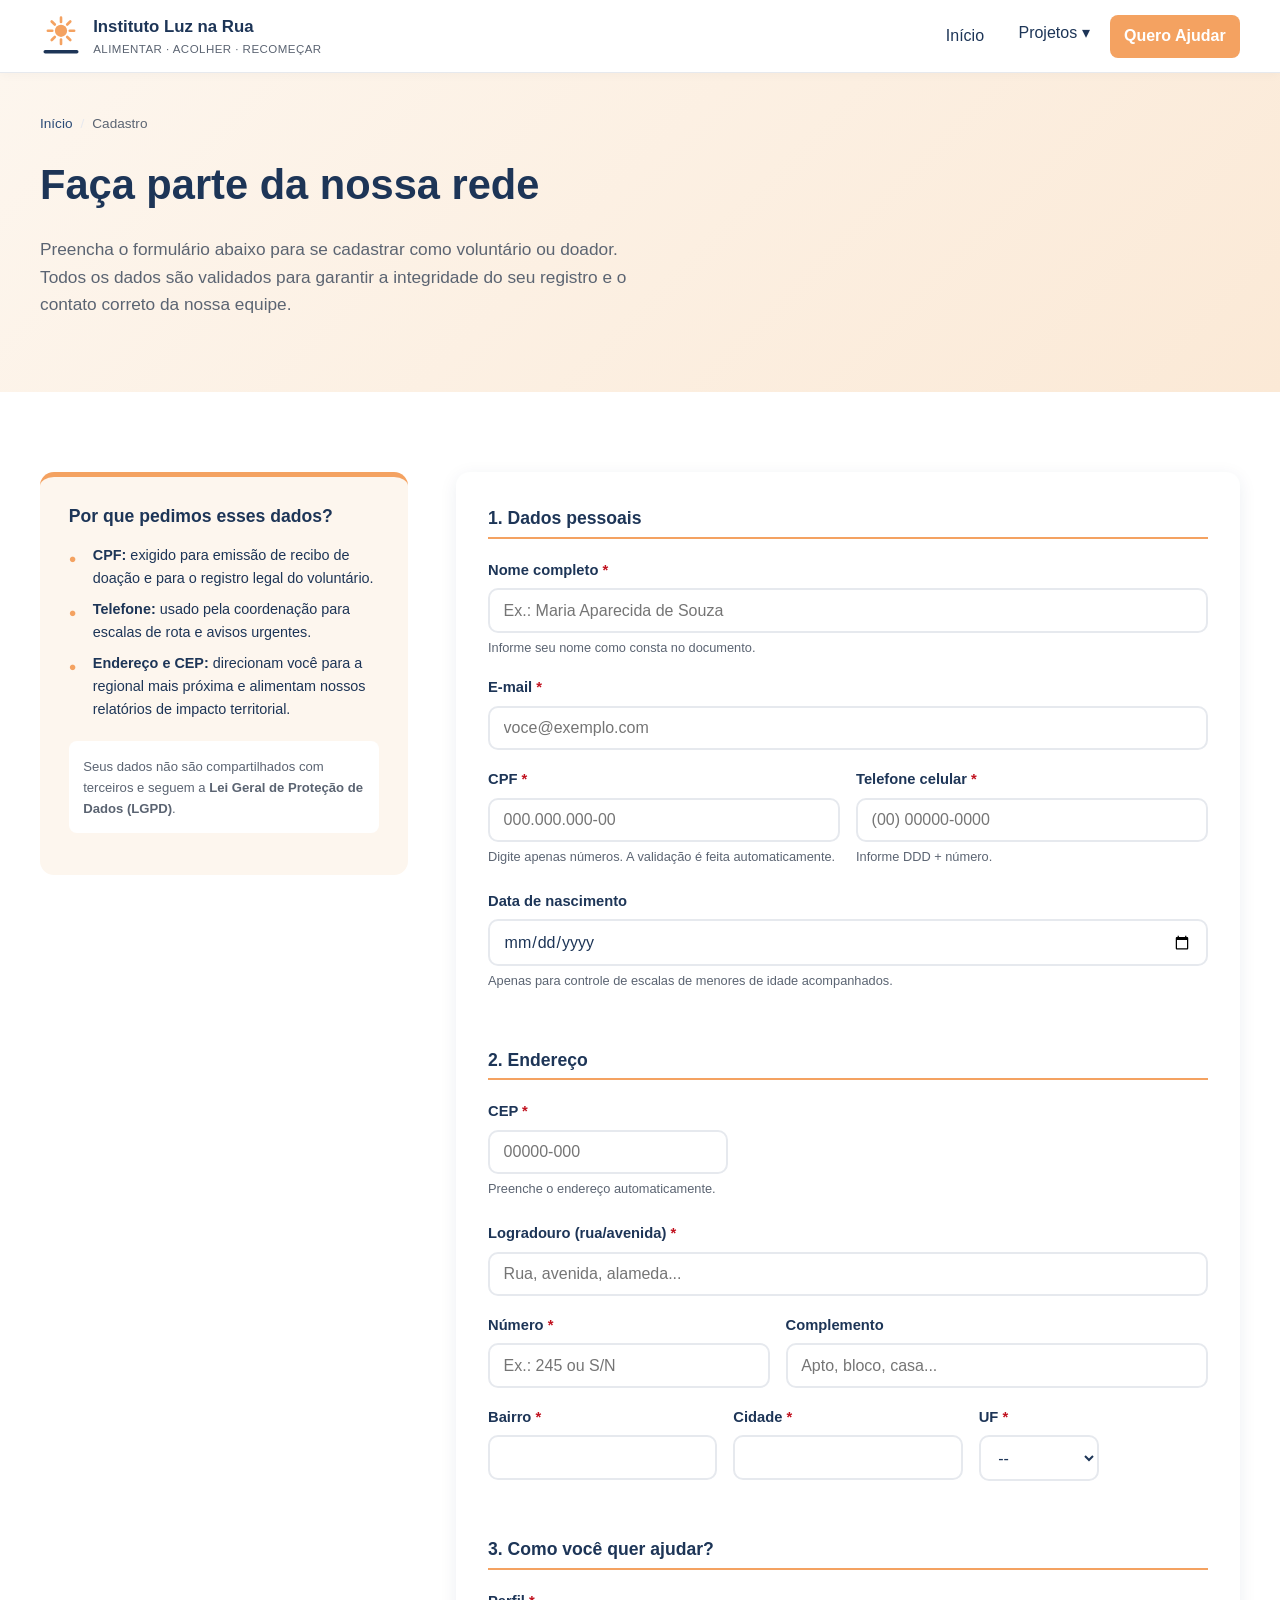
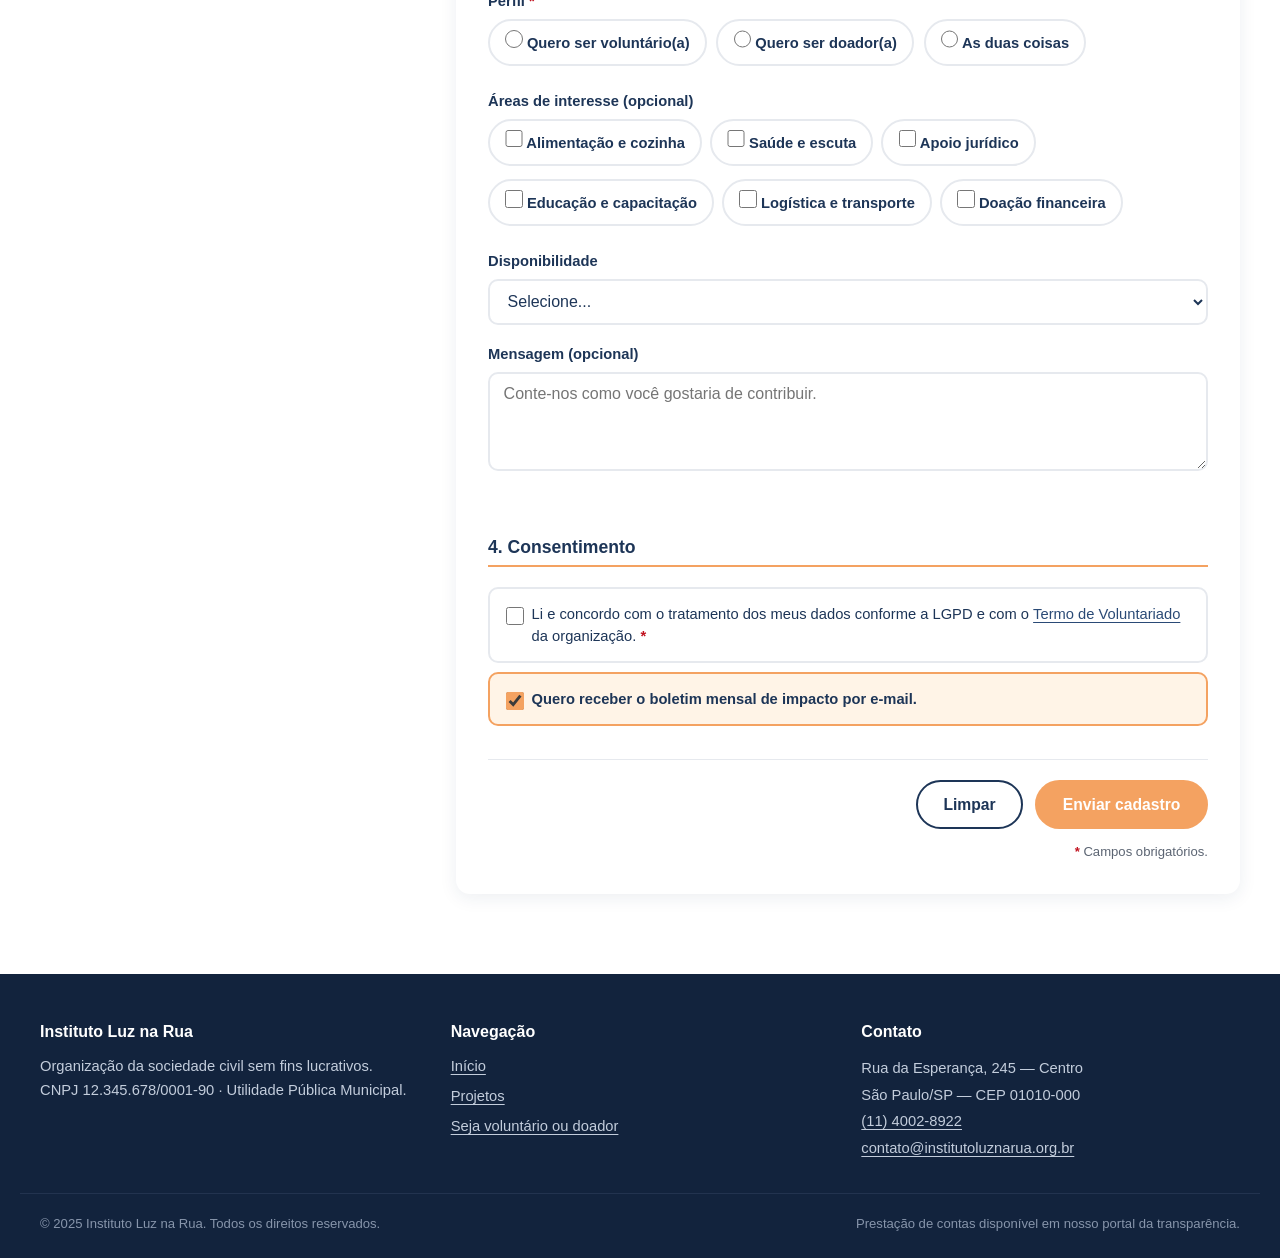
==== commit c3470f8e: "Adicionando TOAST Adicionando alguns Toasts para melhorar a usabilidades e visualização." ====
--- a/cadastro.html
+++ b/cadastro.html
@@ -37,7 +37,6 @@
         </span>
       </a>
 
-      <!-- Botão hambúrguer (visível apenas em telas pequenas) -->
       <button class="menu-toggle" type="button"
               aria-expanded="false"
               aria-controls="menu-principal"
@@ -51,7 +50,6 @@
         <ul class="navegacao__lista">
           <li><a href="index.html">Início</a></li>
 
-          <!-- Item com dropdown -->
           <li class="tem-submenu">
             <button class="navegacao__botao" type="button"
                     aria-expanded="false"
@@ -96,7 +94,6 @@
     <section class="secao" aria-labelledby="titulo-formulario">
       <div class="container container--formulario">
 
-        <!-- Resumo lateral -->
         <aside class="formulario__lateral" aria-labelledby="titulo-lateral">
           <h2 id="titulo-lateral">Por que pedimos esses dados?</h2>
 
@@ -115,13 +112,11 @@
           </p>
         </aside>
 
-        <!-- Formulário -->
         <div class="formulario__principal">
           <h2 id="titulo-formulario" class="sr-only">Formulário de cadastro</h2>
 
           <form id="form-cadastro" action="#" method="post" autocomplete="on">
 
-            <!-- DADOS PESSOAIS -->
             <fieldset>
               <legend>1. Dados pessoais</legend>
 
@@ -199,7 +194,6 @@
               </div>
             </fieldset>
 
-            <!-- ENDEREÇO -->
             <fieldset>
               <legend>2. Endereço</legend>
 
@@ -304,7 +298,6 @@
               </div>
             </fieldset>
 
-            <!-- PERFIL DE ENGAJAMENTO -->
             <fieldset>
               <legend>3. Como você quer ajudar?</legend>
 
@@ -361,7 +354,6 @@
               </div>
             </fieldset>
 
-            <!-- CONSENTIMENTO -->
             <fieldset>
               <legend>4. Consentimento</legend>
 
@@ -386,7 +378,6 @@
               </label>
             </fieldset>
 
-            <!-- AÇÕES -->
             <div class="formulario__acoes">
               <button type="reset" class="botao botao--contorno">Limpar</button>
               <button type="submit" class="botao botao--primario">Enviar cadastro</button>
@@ -397,7 +388,6 @@
             </p>
           </form>
 
-          <!-- MODAL: Termo de Voluntariado -->
           <dialog id="modal-termo" class="modal" aria-labelledby="titulo-termo">
             <header class="modal__cabecalho">
               <h2 id="titulo-termo">Termo de Voluntariado</h2>
@@ -428,7 +418,6 @@
             </footer>
           </dialog>
 
-          <!-- Mensagem de sucesso (oculta até o envio válido) -->
           <div id="mensagem-sucesso" class="mensagem-sucesso" role="status" hidden>
             <h2>Cadastro enviado com sucesso! 🎉</h2>
             <p>
@@ -482,6 +471,9 @@
     </div>
   </footer>
 
+  <!-- Container do toast (oculto por padrão) -->
+  <div id="toast" class="toast" role="status" aria-live="polite" hidden></div>
+
   <script src="js/script.js"></script>
 </body>
 </html>
--- a/css/estilo.css
+++ b/css/estilo.css
@@ -107,22 +107,41 @@
 .cabecalho__interno {
   display: flex; align-items: center; justify-content: space-between;
   gap: 1.5rem; padding-block: .85rem;
+  position: relative;
 }
 
 .logo { display: flex; align-items: center; gap: .7rem; text-decoration: none; }
 .logo__texto strong { display: block; font-size: 1.05rem; color: var(--azul); }
 .logo__texto small { display: block; font-size: .72rem; color: var(--cinza); letter-spacing: .04em; text-transform: uppercase; }
 
+/* ---------- Menu hambúrguer ---------- */
+.menu-toggle {
+  display: none;
+  background: transparent; border: 0; cursor: pointer;
+  padding: .5rem; flex-direction: column; gap: .3rem;
+  justify-content: center; align-items: center;
+}
+.menu-toggle__barra {
+  display: block; width: 24px; height: 3px;
+  background: var(--azul); border-radius: 2px;
+  transition: transform .2s, opacity .2s;
+}
+
+/* ---------- Navegação ---------- */
 .navegacao__lista {
   display: flex; gap: .35rem; list-style: none; margin: 0; padding: 0;
 }
-.navegacao__lista a {
+.navegacao__lista a,
+.navegacao__botao {
   display: inline-block; padding: .55rem .9rem;
   text-decoration: none; color: var(--azul);
   border-radius: 8px; font-weight: 500;
   transition: background .15s, color .15s;
-}
-.navegacao__lista a:hover { background: var(--bege); color: var(--laranja-escuro); }
+  background: transparent; border: 0; cursor: pointer;
+  font-family: inherit; font-size: 1rem;
+}
+.navegacao__lista a:hover,
+.navegacao__botao:hover { background: var(--bege); color: var(--laranja-escuro); }
 .navegacao__lista a[aria-current="page"] { background: var(--bege); font-weight: 700; }
 .navegacao__destaque {
   background: var(--laranja) !important;
@@ -130,6 +149,47 @@
   font-weight: 700 !important;
 }
 .navegacao__destaque:hover { background: var(--laranja-escuro) !important; }
+
+/* Item com submenu */
+.tem-submenu { position: relative; }
+.navegacao__botao[aria-expanded="true"] { background: var(--bege); }
+
+.submenu {
+  position: absolute; top: 100%; left: 0;
+  background: var(--branco); box-shadow: var(--sombra);
+  border-radius: var(--raio); min-width: 220px;
+  padding: .5rem; list-style: none; margin: .25rem 0 0;
+  display: none; z-index: 200;
+}
+.submenu.aberto { display: block; }
+.submenu a {
+  display: block; padding: .55rem .85rem;
+  border-radius: 8px; text-decoration: none; color: var(--azul);
+}
+.submenu a:hover { background: var(--bege); color: var(--laranja-escuro); }
+
+/* Em telas pequenas: menu vira coluna dentro de um painel */
+@media (max-width: 899px) {
+  .menu-toggle { display: flex; }
+
+  .navegacao {
+    position: absolute; top: 100%; left: 0; right: 0;
+    background: var(--branco); box-shadow: var(--sombra);
+    display: none; padding: 1rem 1.25rem;
+    border-top: 1px solid var(--cinza-claro);
+  }
+  .navegacao.aberto { display: block; }
+
+  .navegacao__lista { flex-direction: column; gap: .25rem; }
+  .navegacao__lista a,
+  .navegacao__botao { display: block; width: 100%; text-align: left; }
+
+  .submenu {
+    position: static; box-shadow: none; padding-left: 1rem;
+    margin-top: .25rem; display: none;
+  }
+  .submenu.aberto { display: block; }
+}
 
 /* ---------- Botões ---------- */
 .botao {
@@ -150,6 +210,15 @@
 
 .botao--claro { background: var(--branco); color: var(--azul); }
 .botao--claro:hover { background: var(--bege); color: var(--azul); }
+
+/* Botão que parece link (usado no Termo de Voluntariado) */
+.link-botao {
+  background: transparent; border: 0; padding: 0;
+  color: var(--azul-claro); text-decoration: underline;
+  text-underline-offset: 3px;
+  cursor: pointer; font: inherit;
+}
+.link-botao:hover { color: var(--laranja-escuro); }
 
 /* ---------- Hero ---------- */
 .hero {
@@ -232,9 +301,18 @@
   padding: 1.8rem;
   box-shadow: var(--sombra);
   display: flex; flex-direction: column;
-  transition: transform .15s;
+  transition: transform .15s, box-shadow .15s;
 }
 .cartao:hover { transform: translateY(-4px); }
+
+/* Foco acessível dentro do cartão (ao navegar por teclado) */
+.cartao:focus-within {
+  outline: 3px solid var(--laranja);
+  outline-offset: 2px;
+  transform: translateY(-4px);
+  box-shadow: 0 8px 24px rgba(29, 53, 87, 0.15);
+}
+
 .cartao__icone { font-size: 2rem; margin-bottom: .6rem; }
 .cartao__lista { list-style: none; padding: 0; margin: 0 0 1.25rem; }
 .cartao__lista li {
@@ -579,6 +657,41 @@
 .mensagem-sucesso h2 { color: var(--verde); }
 
 /* ============================================================
+   MODAL (dialog)
+   ============================================================ */
+.modal {
+  border: 0;
+  border-radius: var(--raio);
+  padding: 0;
+  max-width: 560px;
+  width: 90%;
+  box-shadow: 0 20px 60px rgba(29, 53, 87, 0.25);
+  color: var(--azul);
+}
+.modal::backdrop {
+  background: rgba(29, 53, 87, 0.6);
+  backdrop-filter: blur(2px);
+}
+.modal__cabecalho {
+  display: flex; justify-content: space-between; align-items: center;
+  padding: 1.25rem 1.5rem;
+  border-bottom: 1px solid var(--cinza-claro);
+}
+.modal__cabecalho h2 { margin: 0; font-size: 1.2rem; }
+.modal__fechar {
+  background: transparent; border: 0; cursor: pointer;
+  font-size: 1.75rem; line-height: 1; color: var(--cinza);
+  padding: 0 .25rem;
+}
+.modal__fechar:hover { color: var(--vermelho); }
+.modal__corpo { padding: 1.5rem; }
+.modal__rodape {
+  padding: 1rem 1.5rem;
+  border-top: 1px solid var(--cinza-claro);
+  display: flex; justify-content: flex-end;
+}
+
+/* ============================================================
    SISTEMA DE GRID DE 12 COLUNAS — MOBILE FIRST
    Breakpoints:
      xs  → até 479px        (padrão, sem media query)
@@ -691,33 +804,80 @@
 }
 
 /* ============================================================
-   AJUSTES PARA TELAS PEQUENAS (mantidos como refinamento)
+   AJUSTES PARA TELAS PEQUENAS (mobile first — sem max-width)
    ============================================================ */
-/*
-@media (max-width: 960px) {
-  .hero__interno,
-  .secao__grade,
-  .projeto__grade,
-  .projeto__grade--invertido,
-  .container--formulario,
-  .grade-cartoes,
-  .grade-cartoes--tres,
-  .rodape__grade {
-    grid-template-columns: 1fr;
-  }
-
+
+@media (max-width: 899px) {
   .hero__indicadores { grid-template-columns: repeat(3, 1fr); }
   .projeto__grade--invertido .projeto__midia { order: -1; }
   .formulario__lateral { position: static; }
   .indice { position: static; }
+  .indice__interno { padding-block: .65rem; }
 }
 
 @media (max-width: 620px) {
-  .cabecalho__interno { flex-direction: column; gap: .75rem; }
   .hero__indicadores { grid-template-columns: 1fr; }
   .projeto__numeros { grid-template-columns: 1fr; gap: .75rem; }
   .campo-grupo--numero { grid-template-columns: 1fr; }
   .rodape__base { flex-direction: column; }
   .formulario__acoes { flex-direction: column-reverse; }
   .formulario__acoes .botao { width: 100%; }
-}*/+}
+/* ============================================================
+   TOAST — notificação flutuante não obstrutiva
+   ============================================================ */
+.toast {
+  position: fixed;
+  right: 1.25rem;
+  bottom: 1.25rem;
+  z-index: 1000;
+
+  display: flex;
+  align-items: center;
+  gap: .75rem;
+
+  padding: 1rem 1.25rem;
+  max-width: 360px;
+
+  background: var(--azul);
+  color: var(--branco);
+  border-radius: var(--raio);
+  box-shadow: 0 8px 24px rgba(29, 53, 87, 0.25);
+  border-left: 5px solid var(--laranja);
+
+  font-size: .95rem;
+  line-height: 1.4;
+
+  transform: translateY(120%);
+  opacity: 0;
+  transition: transform .3s ease, opacity .3s ease;
+}
+
+.toast.visivel {
+  transform: translateY(0);
+  opacity: 1;
+}
+
+.toast--sucesso {
+  background: var(--verde);
+  border-left-color: #1b6e63;
+}
+
+.toast--erro {
+  background: var(--vermelho);
+  border-left-color: #8b0d17;
+}
+
+.toast--aviso {
+  background: var(--laranja-escuro);
+  border-left-color: #b65a26;
+}
+
+@media (max-width: 480px) {
+  .toast {
+    right: .75rem;
+    left: .75rem;
+    bottom: .75rem;
+    max-width: none;
+  }
+}
